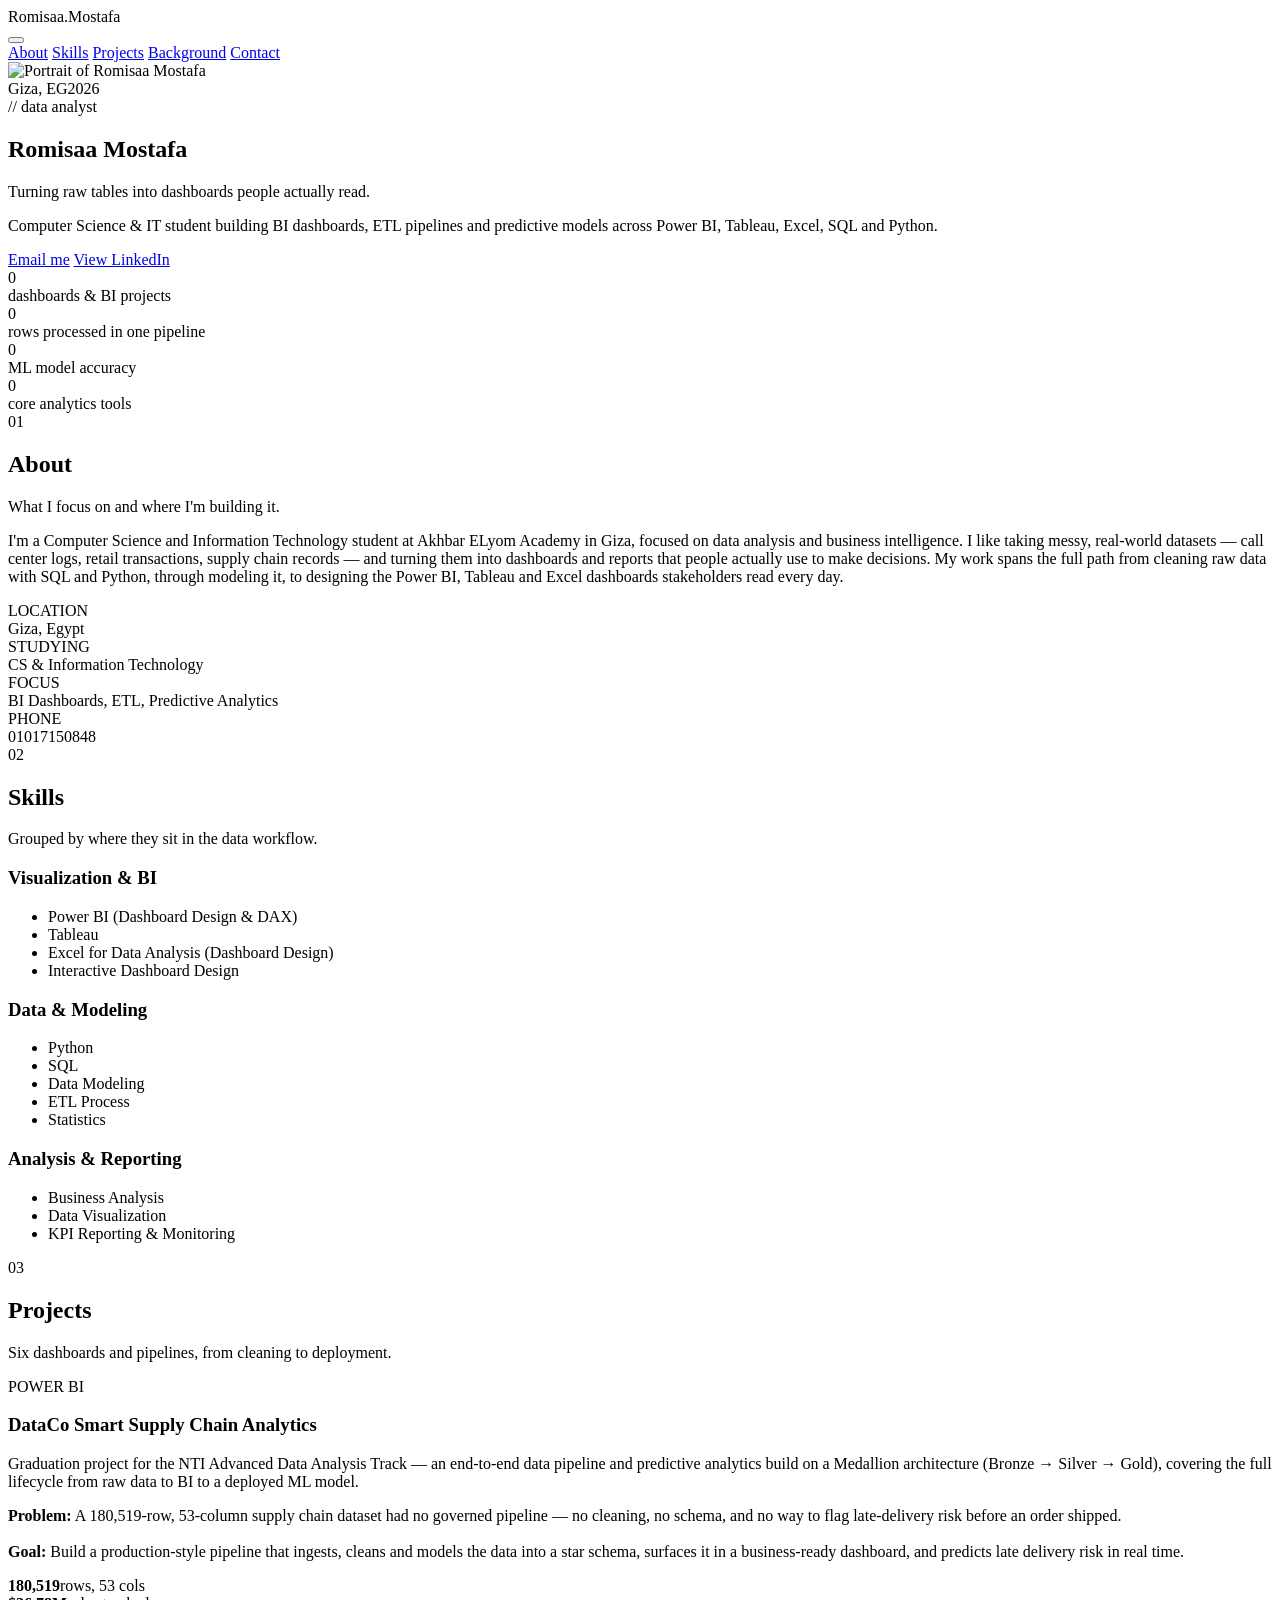
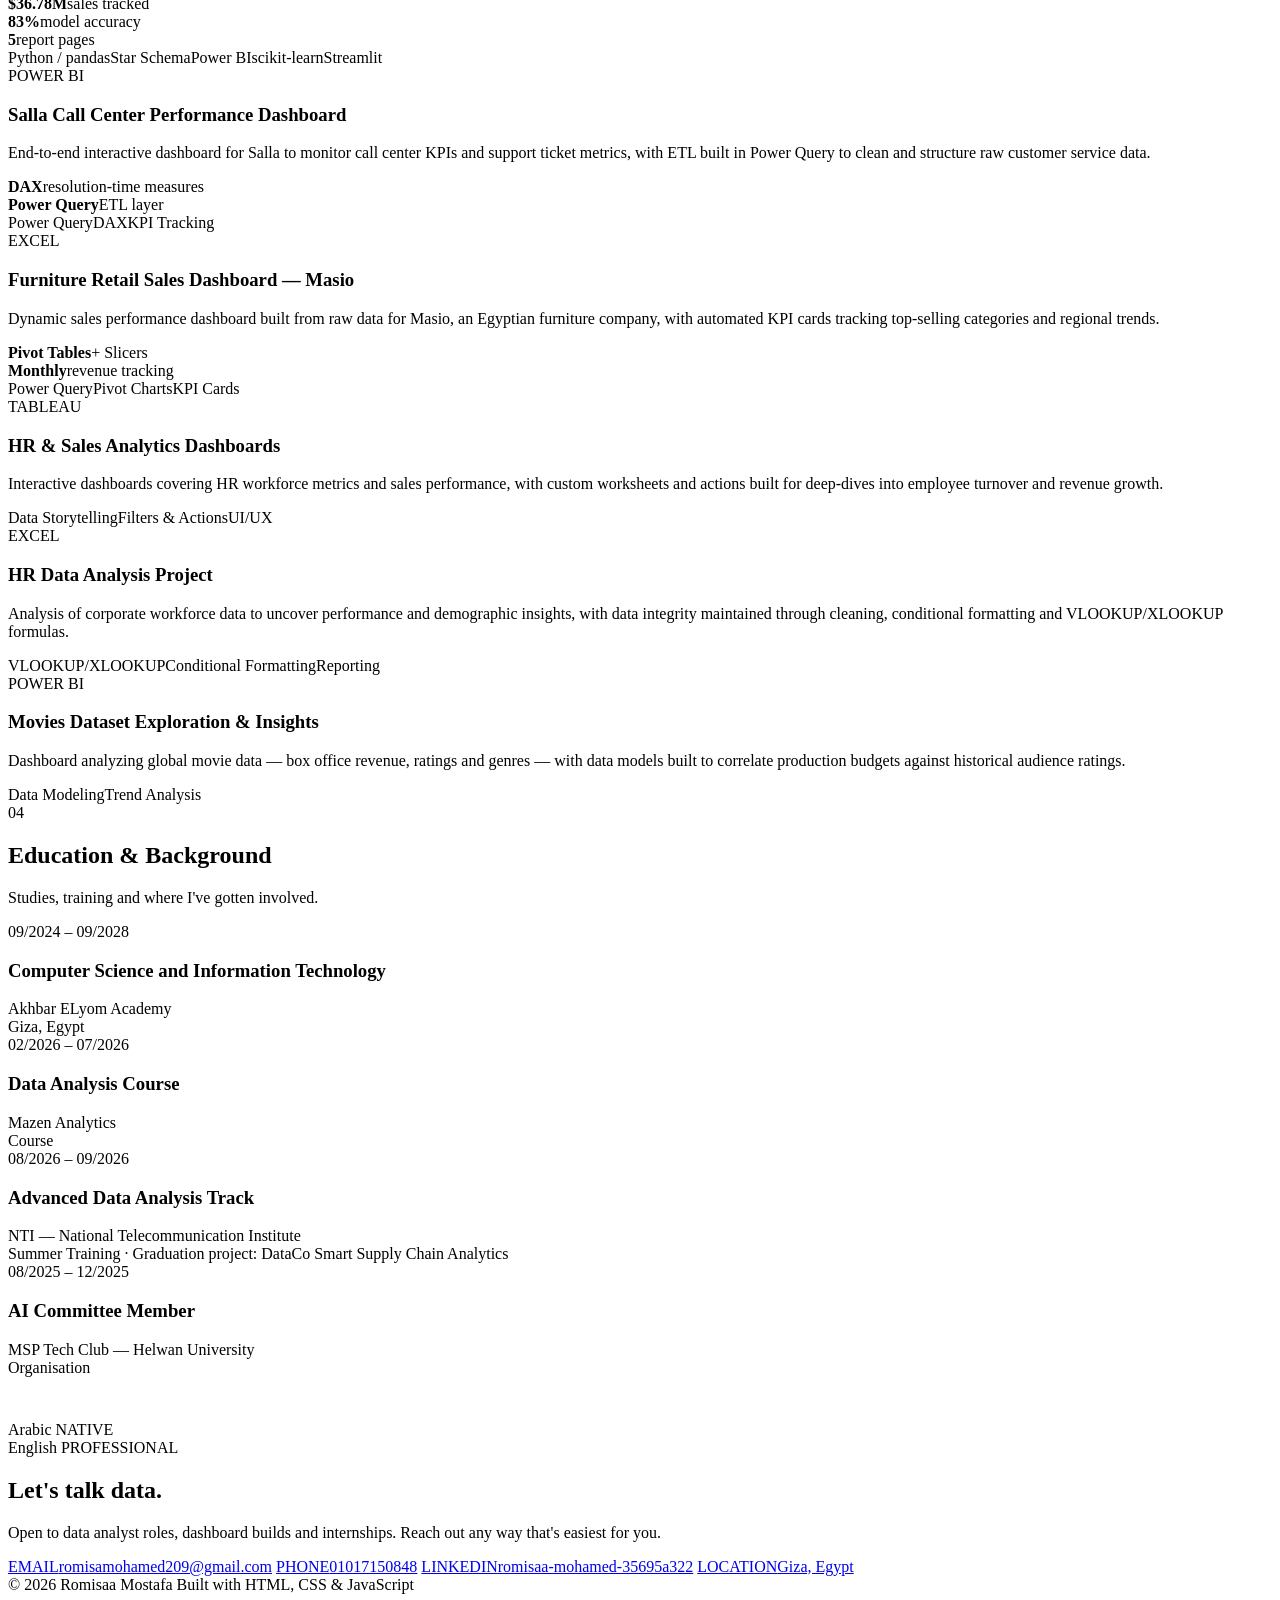
==== index.html @ 0dc37367 "Add files via upload" ====
<!DOCTYPE html>
<html lang="en">
<head>
<meta charset="UTF-8">
<meta name="viewport" content="width=device-width, initial-scale=1.0">
<title>Romisaa Mostafa — Data Analyst</title>
<link rel="preconnect" href="https://fonts.googleapis.com">
<link rel="preconnect" href="https://fonts.gstatic.com" crossorigin>
<link href="https://fonts.googleapis.com/css2?family=Space+Grotesk:wght@400;500;600;700&family=IBM+Plex+Sans:wght@400;500;600&family=IBM+Plex+Mono:wght@400;500&display=swap" rel="stylesheet">
<link rel="stylesheet" href="css/style.css">
</head>
<body>

<header class="site">
  <div class="nav-inner">
    <div class="nav-mark">Romisaa<span>.</span>Mostafa</div>
    <button class="nav-toggle" id="navToggle" aria-label="Toggle menu"><span></span><span></span><span></span></button>
    <nav class="links" id="navLinks">
      <a href="#about">About</a>
      <a href="#skills">Skills</a>
      <a href="#projects">Projects</a>
      <a href="#background">Background</a>
      <a href="#contact">Contact</a>
    </nav>
  </div>
</header>

<section class="hero">
  <div class="wrap hero-grid">
    <div class="portrait-frame">
      <img src="images/me.jpeg" alt="Portrait of Romisaa Mostafa">
      <div class="portrait-tag mono"><span>Giza, EG</span><span>2026</span></div>
    </div>
    <div class="hero-copy">
      <div class="eyebrow">// data analyst</div>
      <h1>Romisaa Mostafa</h1>
      <div class="role">Turning raw tables into dashboards people actually read.</div>
      <p class="lede">Computer Science &amp; IT student building BI dashboards, ETL pipelines and predictive models across Power BI, Tableau, Excel, SQL and Python.</p>
      <div class="hero-actions">
        <a class="btn solid" href="mailto:romisamohamed209@gmail.com">Email me</a>
        <a class="btn ghost" href="https://linkedin.com/in/romisaa-mohamed-35695a322" target="_blank" rel="noopener">View LinkedIn</a>
      </div>
    </div>
  </div>

  <div class="wrap">
    <div class="kpi-strip">
      <div class="kpi"><div class="num" data-count="6">0</div><div class="lbl">dashboards &amp; BI projects</div></div>
      <div class="kpi"><div class="num" data-count="180519">0</div><div class="lbl">rows processed in one pipeline</div></div>
      <div class="kpi"><div class="num" data-count="83" data-suffix="%">0</div><div class="lbl">ML model accuracy</div></div>
      <div class="kpi"><div class="num" data-count="12">0</div><div class="lbl">core analytics tools</div></div>
    </div>
  </div>
</section>

<section id="about">
  <div class="wrap">
    <div class="sec-head">
      <div><span class="idx mono">01</span></div>
      <div>
        <h2>About</h2>
        <p>What I focus on and where I'm building it.</p>
      </div>
    </div>
    <div class="about-body">
      <div class="about-grid">
        <p>
          I'm a Computer Science and Information Technology student at Akhbar ELyom Academy in Giza, focused on
          data analysis and business intelligence. I like taking messy, real-world datasets — call center logs,
          retail transactions, supply chain records — and turning them into dashboards and reports that people
          actually use to make decisions. My work spans the full path from cleaning raw data with SQL and Python,
          through modeling it, to designing the Power BI, Tableau and Excel dashboards stakeholders read every day.
        </p>
        <div class="fact-list">
          <div><div class="k">LOCATION</div><div class="v">Giza, Egypt</div></div>
          <div><div class="k">STUDYING</div><div class="v">CS &amp; Information Technology</div></div>
          <div><div class="k">FOCUS</div><div class="v">BI Dashboards, ETL, Predictive Analytics</div></div>
          <div><div class="k">PHONE</div><div class="v">01017150848</div></div>
        </div>
      </div>
    </div>
  </div>
</section>

<section id="skills">
  <div class="wrap">
    <div class="sec-head">
      <div><span class="idx mono">02</span></div>
      <div>
        <h2>Skills</h2>
        <p>Grouped by where they sit in the data workflow.</p>
      </div>
    </div>
    <div class="skill-cols">
      <div class="skill-col">
        <h3>Visualization &amp; BI</h3>
        <ul>
          <li>Power BI (Dashboard Design &amp; DAX)</li>
          <li>Tableau</li>
          <li>Excel for Data Analysis (Dashboard Design)</li>
          <li>Interactive Dashboard Design</li>
        </ul>
      </div>
      <div class="skill-col">
        <h3>Data &amp; Modeling</h3>
        <ul>
          <li>Python</li>
          <li>SQL</li>
          <li>Data Modeling</li>
          <li>ETL Process</li>
          <li>Statistics</li>
        </ul>
      </div>
      <div class="skill-col">
        <h3>Analysis &amp; Reporting</h3>
        <ul>
          <li>Business Analysis</li>
          <li>Data Visualization</li>
          <li>KPI Reporting &amp; Monitoring</li>
        </ul>
      </div>
    </div>
  </div>
</section>

<section id="projects">
  <div class="wrap">
    <div class="sec-head">
      <div><span class="idx mono">03</span></div>
      <div>
        <h2>Projects</h2>
        <p>Six dashboards and pipelines, from cleaning to deployment.</p>
      </div>
    </div>

    <div class="proj-list">

      <div class="proj">
        <div class="proj-meta">
          <div class="tool mono">POWER BI</div>
          <h3>DataCo Smart Supply Chain Analytics</h3>
        </div>
        <div class="proj-body">
          <p>Graduation project for the NTI Advanced Data Analysis Track — an end-to-end data pipeline and
            predictive analytics build on a Medallion architecture (Bronze → Silver → Gold), covering the full
            lifecycle from raw data to BI to a deployed ML model.</p>
          <div class="pg-note">
            <b>Problem:</b> A 180,519-row, 53-column supply chain dataset had no governed pipeline — no cleaning,
            no schema, and no way to flag late-delivery risk before an order shipped.<br><br>
            <b>Goal:</b> Build a production-style pipeline that ingests, cleans and models the data into a star
            schema, surfaces it in a business-ready dashboard, and predicts late delivery risk in real time.
          </div>
          <div class="stat-row" style="margin-top:16px;">
            <div class="stat"><b>180,519</b>rows, 53 cols</div>
            <div class="stat"><b>$36.78M</b>sales tracked</div>
            <div class="stat"><b>83%</b>model accuracy</div>
            <div class="stat"><b>5</b>report pages</div>
          </div>
          <div class="proj-tags">
            <span>Python / pandas</span><span>Star Schema</span><span>Power BI</span><span>scikit-learn</span><span>Streamlit</span>
          </div>
        </div>
      </div>

      <div class="proj">
        <div class="proj-meta">
          <div class="tool mono">POWER BI</div>
          <h3>Salla Call Center Performance Dashboard</h3>
        </div>
        <div class="proj-body">
          <p>End-to-end interactive dashboard for Salla to monitor call center KPIs and support ticket metrics,
            with ETL built in Power Query to clean and structure raw customer service data.</p>
          <div class="stat-row">
            <div class="stat"><b>DAX</b>resolution-time measures</div>
            <div class="stat"><b>Power Query</b>ETL layer</div>
          </div>
          <div class="proj-tags"><span>Power Query</span><span>DAX</span><span>KPI Tracking</span></div>
        </div>
      </div>

      <div class="proj">
        <div class="proj-meta">
          <div class="tool mono">EXCEL</div>
          <h3>Furniture Retail Sales Dashboard — Masio</h3>
        </div>
        <div class="proj-body">
          <p>Dynamic sales performance dashboard built from raw data for Masio, an Egyptian furniture company,
            with automated KPI cards tracking top-selling categories and regional trends.</p>
          <div class="stat-row">
            <div class="stat"><b>Pivot Tables</b>+ Slicers</div>
            <div class="stat"><b>Monthly</b>revenue tracking</div>
          </div>
          <div class="proj-tags"><span>Power Query</span><span>Pivot Charts</span><span>KPI Cards</span></div>
        </div>
      </div>

      <div class="proj">
        <div class="proj-meta">
          <div class="tool mono">TABLEAU</div>
          <h3>HR &amp; Sales Analytics Dashboards</h3>
        </div>
        <div class="proj-body">
          <p>Interactive dashboards covering HR workforce metrics and sales performance, with custom worksheets
            and actions built for deep-dives into employee turnover and revenue growth.</p>
          <div class="proj-tags"><span>Data Storytelling</span><span>Filters &amp; Actions</span><span>UI/UX</span></div>
        </div>
      </div>

      <div class="proj">
        <div class="proj-meta">
          <div class="tool mono">EXCEL</div>
          <h3>HR Data Analysis Project</h3>
        </div>
        <div class="proj-body">
          <p>Analysis of corporate workforce data to uncover performance and demographic insights, with data
            integrity maintained through cleaning, conditional formatting and VLOOKUP/XLOOKUP formulas.</p>
          <div class="proj-tags"><span>VLOOKUP/XLOOKUP</span><span>Conditional Formatting</span><span>Reporting</span></div>
        </div>
      </div>

      <div class="proj">
        <div class="proj-meta">
          <div class="tool mono">POWER BI</div>
          <h3>Movies Dataset Exploration &amp; Insights</h3>
        </div>
        <div class="proj-body">
          <p>Dashboard analyzing global movie data — box office revenue, ratings and genres — with data models
            built to correlate production budgets against historical audience ratings.</p>
          <div class="proj-tags"><span>Data Modeling</span><span>Trend Analysis</span></div>
        </div>
      </div>

    </div>
  </div>
</section>

<section id="background">
  <div class="wrap">
    <div class="sec-head">
      <div><span class="idx mono">04</span></div>
      <div>
        <h2>Education &amp; Background</h2>
        <p>Studies, training and where I've gotten involved.</p>
      </div>
    </div>

    <div class="tri-grid">
      <div class="tri-card">
        <div class="when mono">09/2024 – 09/2028</div>
        <h3>Computer Science and Information Technology</h3>
        <div class="org">Akhbar ELyom Academy</div>
        <div class="where">Giza, Egypt</div>
      </div>
      <div class="tri-card">
        <div class="when mono">02/2026 – 07/2026</div>
        <h3>Data Analysis Course</h3>
        <div class="org">Mazen Analytics</div>
        <div class="where">Course</div>
      </div>
      <div class="tri-card">
        <div class="when mono">08/2026 – 09/2026</div>
        <h3>Advanced Data Analysis Track</h3>
        <div class="org">NTI — National Telecommunication Institute</div>
        <div class="where">Summer Training · Graduation project: DataCo Smart Supply Chain Analytics</div>
      </div>
      <div class="tri-card">
        <div class="when mono">08/2025 – 12/2025</div>
        <h3>AI Committee Member</h3>
        <div class="org">MSP Tech Club — Helwan University</div>
        <div class="where">Organisation</div>
      </div>
    </div>

    <div style="margin-top:44px;">
      <div class="lang-row">
        <div class="lang">
          <div class="name">Arabic <span>NATIVE</span></div>
          <div class="bar"><i data-width="100"></i></div>
        </div>
        <div class="lang">
          <div class="name">English <span>PROFESSIONAL</span></div>
          <div class="bar"><i data-width="85"></i></div>
        </div>
      </div>
    </div>
  </div>
</section>

<footer id="contact">
  <div class="wrap">
    <div class="foot-grid">
      <div>
        <h2>Let's talk data.</h2>
        <p>Open to data analyst roles, dashboard builds and internships. Reach out any way that's easiest for you.</p>
      </div>
      <div class="contact-list">
        <a href="mailto:romisamohamed209@gmail.com"><span class="k mono">EMAIL</span>romisamohamed209@gmail.com</a>
        <a href="tel:+201017150848"><span class="k mono">PHONE</span>01017150848</a>
        <a href="https://linkedin.com/in/romisaa-mohamed-35695a322" target="_blank" rel="noopener"><span class="k mono">LINKEDIN</span>romisaa-mohamed-35695a322</a>
        <a href="#top"><span class="k mono">LOCATION</span>Giza, Egypt</a>
      </div>
    </div>
    <div class="fine">
      <span>© 2026 Romisaa Mostafa</span>
      <span>Built with HTML, CSS &amp; JavaScript</span>
    </div>
  </div>
</footer>

<script src="js/script.js"></script>

</body>
</html>
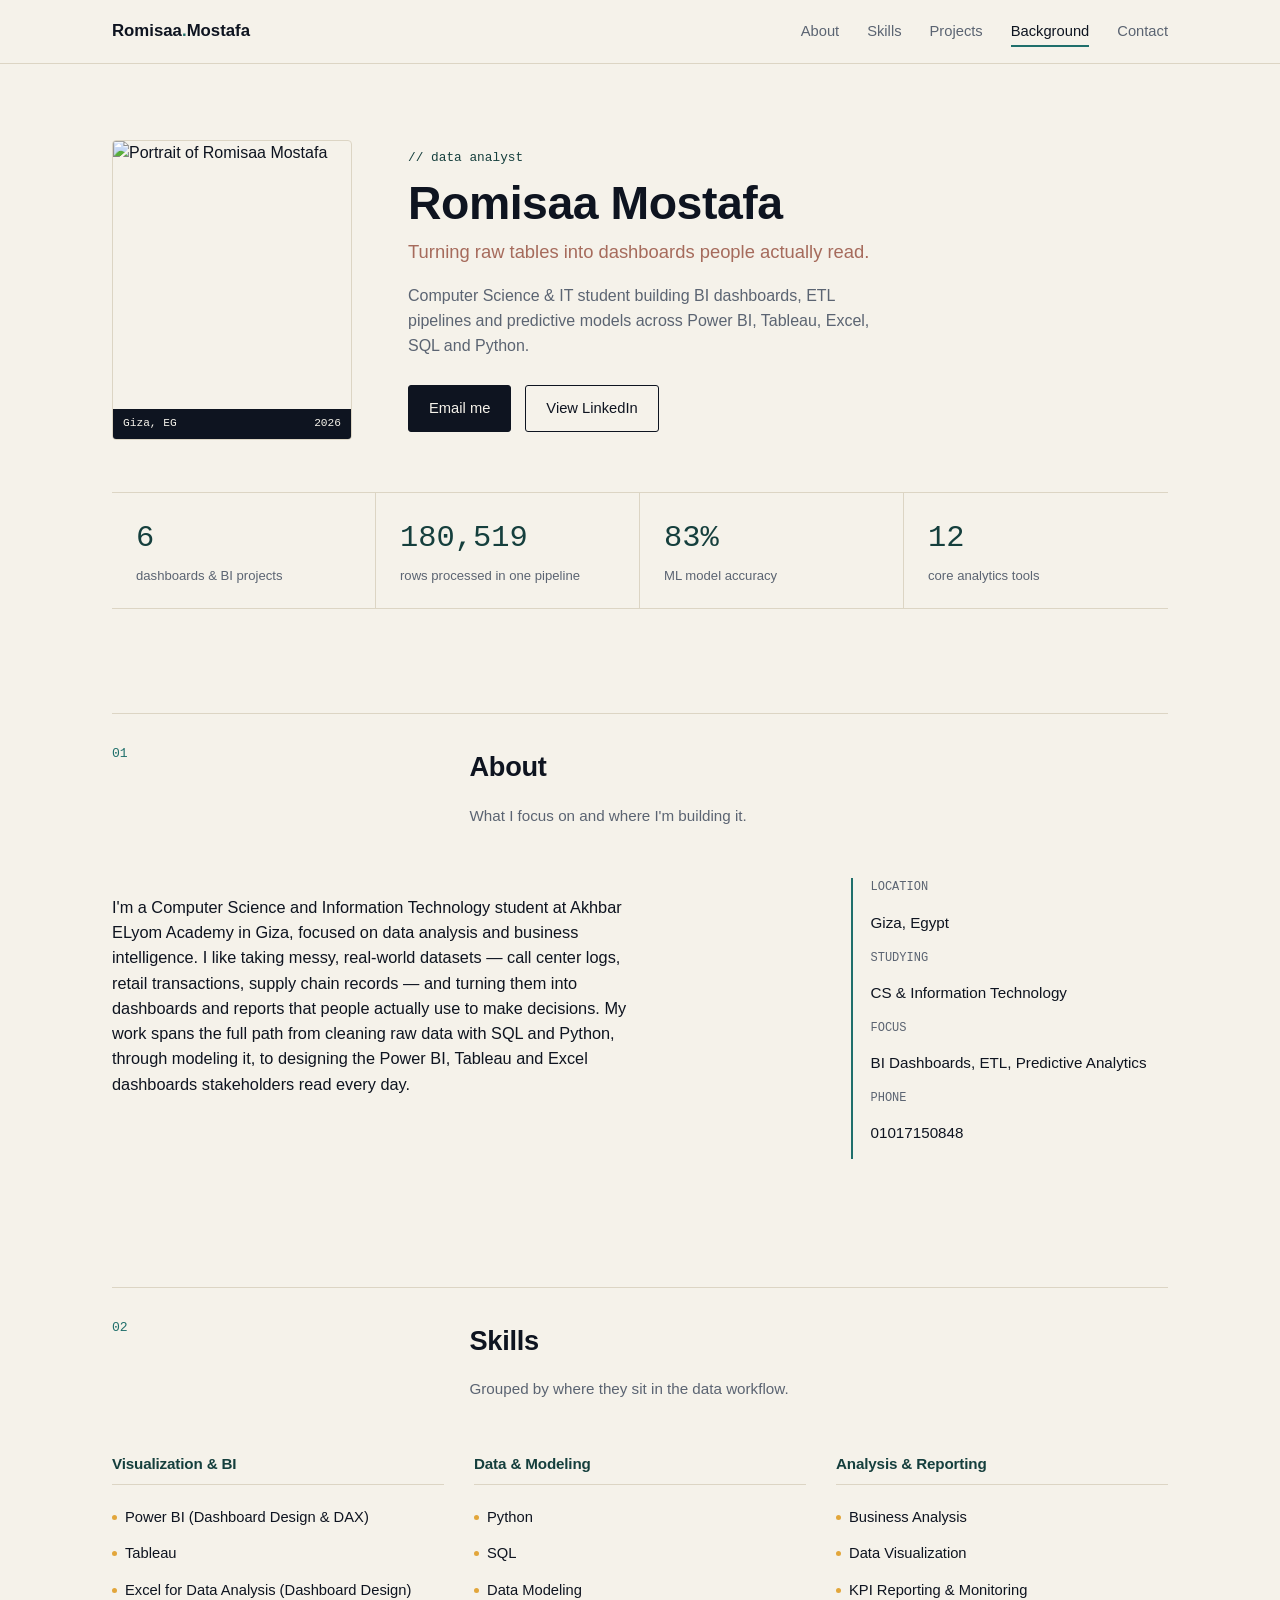
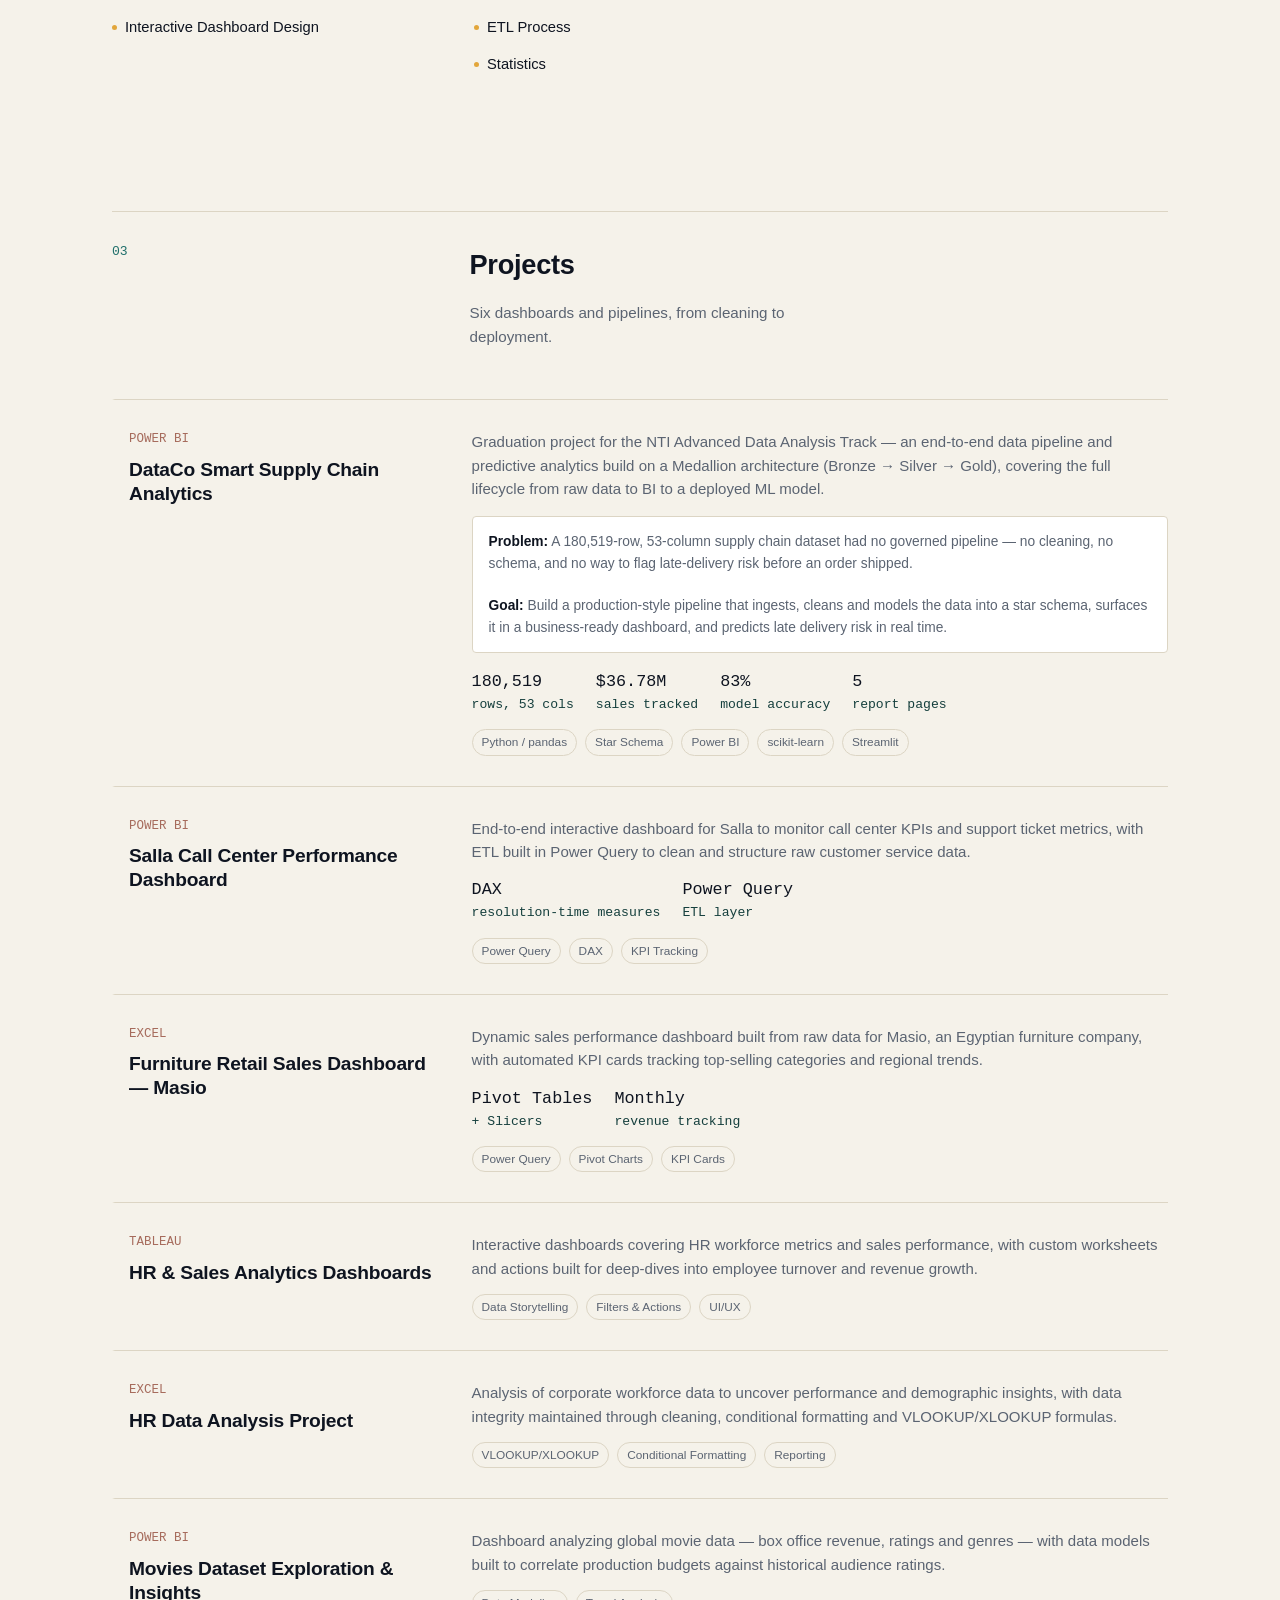
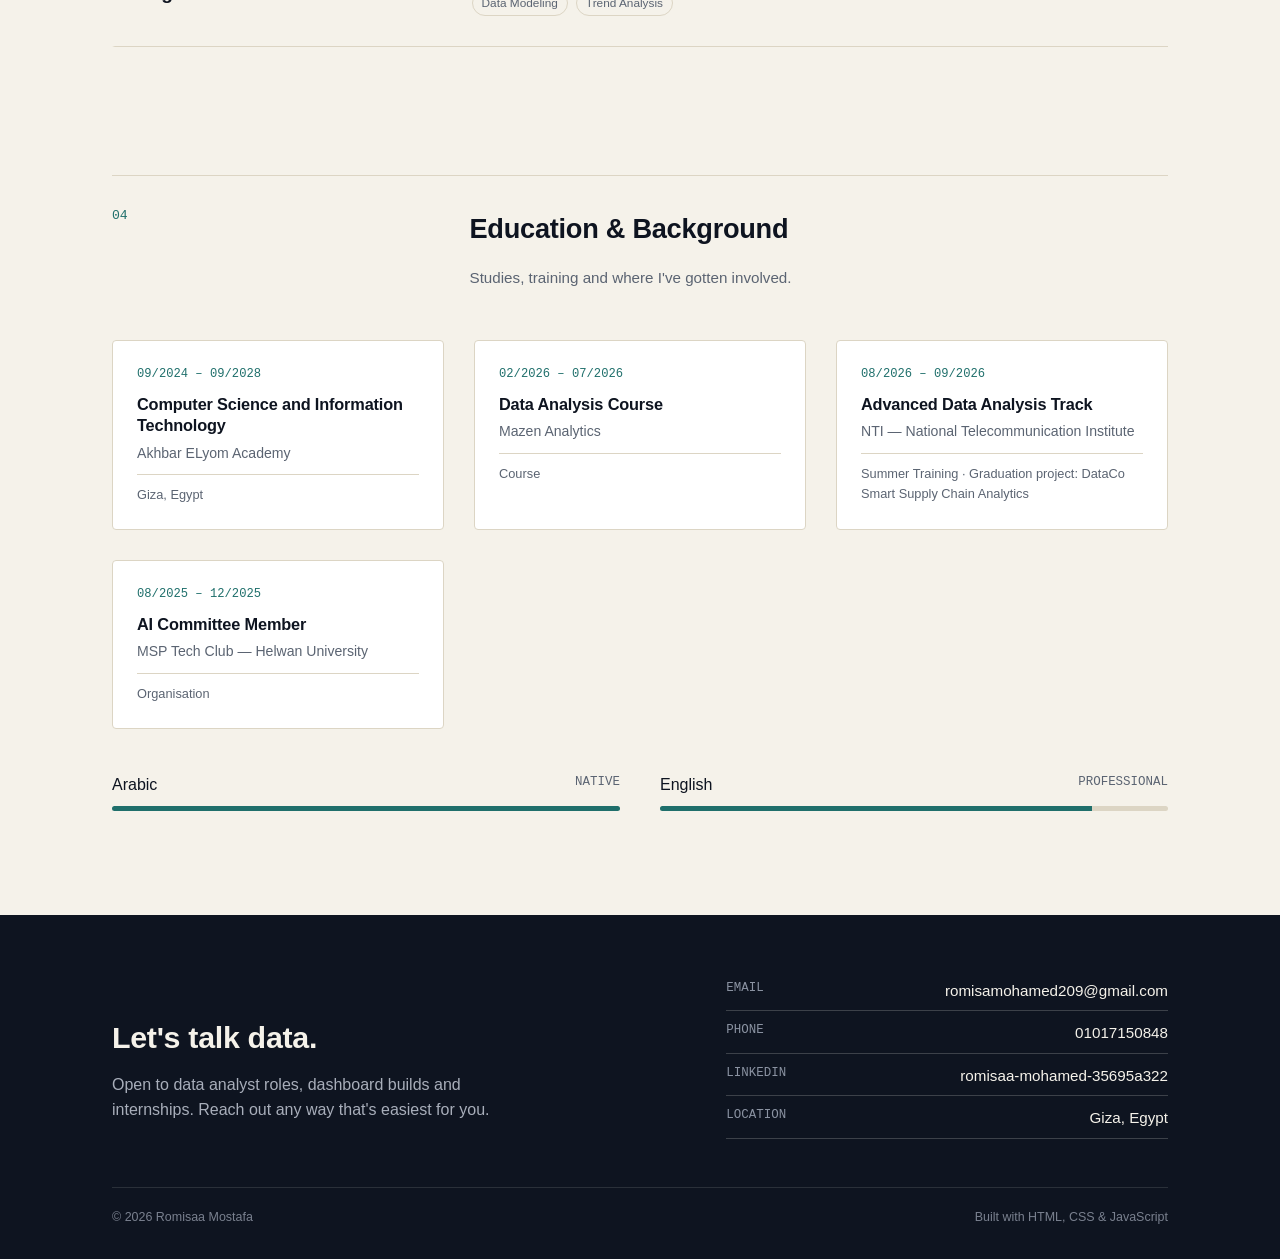
==== commit 6f509448: "Add files via upload" ====
--- a/index.html
+++ b/index.html
@@ -7,7 +7,254 @@
 <link rel="preconnect" href="https://fonts.googleapis.com">
 <link rel="preconnect" href="https://fonts.gstatic.com" crossorigin>
 <link href="https://fonts.googleapis.com/css2?family=Space+Grotesk:wght@400;500;600;700&family=IBM+Plex+Sans:wght@400;500;600&family=IBM+Plex+Mono:wght@400;500&display=swap" rel="stylesheet">
-<link rel="stylesheet" href="css/style.css">
+<style>
+  :root{
+    --ink:#0E1420;
+    --paper:#F5F2EA;
+    --surface:#FFFFFF;
+    --line:#DCD5C4;
+    --teal:#1F6F6B;
+    --teal-deep:#153F3D;
+    --amber:#E2A63B;
+    --rose:#A66B5C;
+    --muted:#5B6472;
+    --max:1120px;
+  }
+  *{box-sizing:border-box;}
+  html{scroll-behavior:smooth;}
+  body{
+    margin:0;
+    background:var(--paper);
+    color:var(--ink);
+    font-family:'IBM Plex Sans',sans-serif;
+    line-height:1.55;
+    -webkit-font-smoothing:antialiased;
+  }
+  h1,h2,h3{
+    font-family:'Space Grotesk',sans-serif;
+    margin:0;
+    letter-spacing:-0.01em;
+  }
+  .mono{font-family:'IBM Plex Mono',monospace;}
+  a{color:inherit;text-decoration:none;}
+  .wrap{max-width:var(--max);margin:0 auto;padding:0 32px;}
+  img{max-width:100%;display:block;}
+
+  /* ---------- NAV ---------- */
+  header.site{
+    position:sticky;top:0;z-index:50;
+    background:rgba(245,242,234,0.92);
+    backdrop-filter:blur(6px);
+    border-bottom:1px solid var(--line);
+  }
+  .nav-inner{
+    max-width:var(--max);margin:0 auto;padding:16px 32px;
+    display:flex;align-items:center;justify-content:space-between;
+  }
+  .nav-mark{font-weight:600;font-size:1.05rem;}
+  .nav-mark span{color:var(--teal);}
+  nav.links{display:flex;gap:28px;}
+  nav.links a{
+    font-size:0.92rem;color:var(--muted);
+    position:relative;padding:4px 0;
+    transition:color .2s ease;
+  }
+  nav.links a::after{
+    content:"";position:absolute;left:0;bottom:0;width:0;height:2px;
+    background:var(--teal);transition:width .25s ease;
+  }
+  nav.links a.active,nav.links a:hover{color:var(--ink);}
+  nav.links a.active::after{width:100%;}
+  .nav-toggle{
+    display:none;background:none;border:1px solid var(--line);
+    border-radius:6px;width:38px;height:34px;cursor:pointer;
+    flex-direction:column;justify-content:center;align-items:center;gap:4px;
+  }
+  .nav-toggle span{width:18px;height:2px;background:var(--ink);display:block;}
+
+  /* ---------- HERO ---------- */
+  section.hero{
+    padding:76px 0 40px;
+  }
+  .hero-grid{
+    display:grid;grid-template-columns:240px 1fr;gap:56px;align-items:center;
+  }
+  .portrait-frame{
+    position:relative;width:240px;height:300px;border-radius:4px;overflow:hidden;
+    border:1px solid var(--line);
+    opacity:0; transform:translateY(10px);
+    animation:riseIn .7s ease forwards;
+  }
+  .portrait-frame img{width:100%;height:100%;object-fit:cover;}
+  .portrait-tag{
+    position:absolute;left:0;bottom:0;right:0;
+    background:var(--ink);color:var(--paper);
+    font-size:0.7rem;padding:6px 10px;
+    display:flex;justify-content:space-between;
+  }
+  .hero-copy{opacity:0;transform:translateY(10px);animation:riseIn .7s ease .15s forwards;}
+  .eyebrow{
+    font-family:'IBM Plex Mono',monospace;font-size:0.8rem;color:var(--teal-deep);
+    margin-bottom:10px;
+  }
+  .hero-copy h1{font-size:2.9rem;font-weight:600;line-height:1.08;}
+  .hero-copy .role{
+    font-size:1.15rem;color:var(--rose);font-weight:500;margin-top:10px;
+  }
+  .hero-copy p.lede{
+    max-width:52ch;color:var(--muted);margin-top:18px;font-size:1rem;
+  }
+  .hero-actions{display:flex;gap:14px;margin-top:26px;flex-wrap:wrap;}
+  .btn{
+    padding:11px 20px;border-radius:3px;font-size:0.92rem;font-weight:500;
+    border:1px solid var(--ink);transition:background .2s ease,color .2s ease;
+  }
+  .btn.solid{background:var(--ink);color:var(--paper);}
+  .btn.solid:hover{background:var(--teal-deep);border-color:var(--teal-deep);}
+  .btn.ghost:hover{background:var(--ink);color:var(--paper);}
+
+  /* KPI strip */
+  .kpi-strip{
+    margin-top:52px;border-top:1px solid var(--line);border-bottom:1px solid var(--line);
+    display:grid;grid-template-columns:repeat(4,1fr);
+  }
+  .kpi{padding:22px 24px;border-right:1px solid var(--line);}
+  .kpi:last-child{border-right:none;}
+  .kpi .num{
+    font-family:'IBM Plex Mono',monospace;font-size:1.9rem;font-weight:500;color:var(--teal-deep);
+  }
+  .kpi .lbl{font-size:0.82rem;color:var(--muted);margin-top:4px;}
+
+  /* ---------- SECTION HEADINGS ---------- */
+  section{padding:64px 0;}
+  .sec-head{
+    display:grid;grid-template-columns:1fr 2.2fr;gap:40px;margin-bottom:36px;
+    border-top:1px solid var(--line);padding-top:26px;
+  }
+  .sec-head .idx{font-family:'IBM Plex Mono',monospace;color:var(--teal);font-size:0.82rem;}
+  .sec-head h2{font-size:1.7rem;margin-top:6px;}
+  .sec-head p{color:var(--muted);max-width:44ch;font-size:0.95rem;}
+
+  /* ---------- ABOUT ---------- */
+  .about-body{grid-column:2;}
+  .about-grid{display:grid;grid-template-columns:2.2fr 1fr;gap:40px;}
+  .about-grid p{color:var(--ink);font-size:1.02rem;max-width:60ch;}
+  .fact-list{border-left:2px solid var(--teal);padding-left:18px;}
+  .fact-list div{margin-bottom:14px;}
+  .fact-list .k{font-size:0.75rem;color:var(--muted);font-family:'IBM Plex Mono',monospace;}
+  .fact-list .v{font-size:0.95rem;margin-top:2px;}
+
+  /* ---------- SKILLS ---------- */
+  .skill-cols{display:grid;grid-template-columns:repeat(3,1fr);gap:30px;}
+  .skill-col h3{font-size:0.95rem;color:var(--teal-deep);margin-bottom:14px;
+    padding-bottom:8px;border-bottom:1px solid var(--line);}
+  .skill-col ul{list-style:none;margin:0;padding:0;}
+  .skill-col li{
+    font-size:0.92rem;padding:7px 0;color:var(--ink);
+    display:flex;align-items:baseline;gap:8px;
+  }
+  .skill-col li::before{
+    content:"";width:5px;height:5px;background:var(--amber);border-radius:50%;flex-shrink:0;
+    transform:translateY(-2px);
+  }
+
+  /* ---------- PROJECTS ---------- */
+  .proj-list{display:flex;flex-direction:column;}
+  .proj{
+    border-top:1px solid var(--line);
+    padding:30px 0;display:grid;grid-template-columns:1fr 2.2fr;gap:40px;
+    border-left:3px solid transparent;transition:border-color .2s ease;
+  }
+  .proj:hover{border-left-color:var(--teal);}
+  .proj:last-child{border-bottom:1px solid var(--line);}
+  .proj-meta{padding-left:14px;}
+  .proj-meta .tool{
+    font-family:'IBM Plex Mono',monospace;font-size:0.78rem;color:var(--rose);
+    text-transform:none;
+  }
+  .proj-meta h3{font-size:1.2rem;margin-top:8px;line-height:1.25;}
+  .proj-body p{color:var(--muted);font-size:0.94rem;margin:0 0 14px;}
+  .stat-row{display:flex;gap:22px;flex-wrap:wrap;}
+  .stat-row .stat{font-family:'IBM Plex Mono',monospace;font-size:0.82rem;color:var(--teal-deep);}
+  .stat-row .stat b{display:block;font-size:1.05rem;color:var(--ink);font-weight:500;}
+  .proj-tags{margin-top:14px;display:flex;gap:8px;flex-wrap:wrap;}
+  .proj-tags span{
+    font-size:0.74rem;padding:3px 9px;border:1px solid var(--line);border-radius:20px;color:var(--muted);
+  }
+  .pg-note{
+    margin-top:16px;padding:14px 16px;background:var(--surface);border:1px solid var(--line);
+    border-radius:4px;font-size:0.86rem;color:var(--muted);
+  }
+  .pg-note b{color:var(--ink);}
+
+  /* ---------- EDU / COURSES / ORG grid ---------- */
+  .tri-grid{display:grid;grid-template-columns:repeat(3,1fr);gap:30px;}
+  .tri-card{
+    background:var(--surface);border:1px solid var(--line);border-radius:4px;padding:24px;
+  }
+  .tri-card .when{font-family:'IBM Plex Mono',monospace;font-size:0.76rem;color:var(--teal);}
+  .tri-card h3{font-size:1.02rem;margin-top:10px;line-height:1.3;}
+  .tri-card .org{font-size:0.88rem;color:var(--muted);margin-top:6px;}
+  .tri-card .where{font-size:0.8rem;color:var(--muted);margin-top:10px;border-top:1px solid var(--line);padding-top:10px;}
+
+  /* ---------- LANGUAGES ---------- */
+  .lang-row{display:flex;gap:40px;}
+  .lang{flex:1;}
+  .lang .name{font-weight:500;font-size:1rem;display:flex;justify-content:space-between;}
+  .lang .name span{font-family:'IBM Plex Mono',monospace;font-size:0.78rem;color:var(--muted);}
+  .bar{height:5px;background:var(--line);border-radius:4px;margin-top:8px;overflow:hidden;}
+  .bar i{display:block;height:100%;background:var(--teal);width:0;transition:width 1s ease;}
+
+  /* ---------- FOOTER / CONTACT ---------- */
+  footer{
+    background:var(--ink);color:var(--paper);padding:64px 0 32px;margin-top:40px;
+  }
+  .foot-grid{display:grid;grid-template-columns:1.3fr 1fr;gap:40px;align-items:end;}
+  footer h2{font-size:1.9rem;color:var(--paper);}
+  footer p{color:#A8AEBA;max-width:46ch;margin-top:12px;}
+  .contact-list{display:flex;flex-direction:column;gap:10px;}
+  .contact-list a{
+    font-size:0.95rem;color:var(--paper);border-bottom:1px solid rgba(245,242,234,0.2);
+    padding-bottom:8px;display:flex;justify-content:space-between;
+  }
+  .contact-list a:hover{color:var(--amber);}
+  .contact-list a span.k{color:#8B93A2;font-family:'IBM Plex Mono',monospace;font-size:0.78rem;}
+  .fine{
+    margin-top:48px;padding-top:20px;border-top:1px solid rgba(245,242,234,0.12);
+    font-size:0.78rem;color:#7A818F;display:flex;justify-content:space-between;flex-wrap:wrap;gap:8px;
+  }
+
+  @keyframes riseIn{to{opacity:1;transform:translateY(0);}}
+
+  @media (max-width:860px){
+    .hero-grid{grid-template-columns:1fr;}
+    .portrait-frame{width:190px;height:230px;}
+    .kpi-strip{grid-template-columns:repeat(2,1fr);}
+    .kpi:nth-child(2){border-right:none;}
+    .sec-head{grid-template-columns:1fr;}
+    .about-grid{grid-template-columns:1fr;}
+    .skill-cols{grid-template-columns:1fr;}
+    .proj{grid-template-columns:1fr;}
+    .proj-meta{padding-left:0;}
+    .tri-grid{grid-template-columns:1fr;}
+    .lang-row{flex-direction:column;gap:20px;}
+    .foot-grid{grid-template-columns:1fr;}
+    nav.links{
+      position:absolute;top:100%;left:0;right:0;background:var(--paper);
+      flex-direction:column;gap:0;border-bottom:1px solid var(--line);
+      max-height:0;overflow:hidden;transition:max-height .3s ease;
+    }
+    nav.links.open{max-height:320px;}
+    nav.links a{padding:14px 32px;width:100%;border-top:1px solid var(--line);}
+    .nav-toggle{display:flex;}
+    header.site{position:relative;}
+  }
+
+  @media (prefers-reduced-motion:reduce){
+    .portrait-frame,.hero-copy{animation:none;opacity:1;transform:none;}
+    .bar i{transition:none;}
+  }
+</style>
 </head>
 <body>
 
@@ -28,7 +275,8 @@
 <section class="hero">
   <div class="wrap hero-grid">
     <div class="portrait-frame">
-      <img src="images/me.jpeg" alt="Portrait of Romisaa Mostafa">
+      <!-- FUTURE IMAGE: replace assets/profile-placeholder.svg with your real photo -->
+      <img src="assets/profile-placeholder.svg" alt="Portrait of Romisaa Mostafa">
       <div class="portrait-tag mono"><span>Giza, EG</span><span>2026</span></div>
     </div>
     <div class="hero-copy">
@@ -307,7 +555,60 @@
   </div>
 </footer>
 
-<script src="js/script.js"></script>
+<script>
+(function(){
+  // Mobile nav toggle
+  var toggle = document.getElementById('navToggle');
+  var links = document.getElementById('navLinks');
+  toggle.addEventListener('click', function(){
+    links.classList.toggle('open');
+  });
+  links.querySelectorAll('a').forEach(function(a){
+    a.addEventListener('click', function(){ links.classList.remove('open'); });
+  });
+
+  // Active nav link on scroll
+  var sections = document.querySelectorAll('section[id]');
+  var navAnchors = document.querySelectorAll('nav.links a');
+  var observer = new IntersectionObserver(function(entries){
+    entries.forEach(function(entry){
+      if(entry.isIntersecting){
+        navAnchors.forEach(function(a){ a.classList.remove('active'); });
+        var match = document.querySelector('nav.links a[href="#' + entry.target.id + '"]');
+        if(match) match.classList.add('active');
+      }
+    });
+  }, { rootMargin: '-40% 0px -55% 0px' });
+  sections.forEach(function(s){ observer.observe(s); });
+
+  // KPI count-up on load
+  function animateCount(el){
+    var target = parseFloat(el.getAttribute('data-count'));
+    var suffix = el.getAttribute('data-suffix') || '';
+    var duration = 1200;
+    var start = null;
+    function step(ts){
+      if(!start) start = ts;
+      var progress = Math.min((ts - start) / duration, 1);
+      var eased = 1 - Math.pow(1 - progress, 3);
+      var value = Math.floor(eased * target);
+      el.textContent = value.toLocaleString() + suffix;
+      if(progress < 1) requestAnimationFrame(step);
+      else el.textContent = target.toLocaleString() + suffix;
+    }
+    requestAnimationFrame(step);
+  }
+  document.querySelectorAll('.kpi .num').forEach(function(el){ animateCount(el); });
+
+  // Language bars fill on load
+  window.addEventListener('load', function(){
+    document.querySelectorAll('.bar i').forEach(function(bar){
+      var w = bar.getAttribute('data-width');
+      setTimeout(function(){ bar.style.width = w + '%'; }, 200);
+    });
+  });
+})();
+</script>
 
 </body>
 </html>
